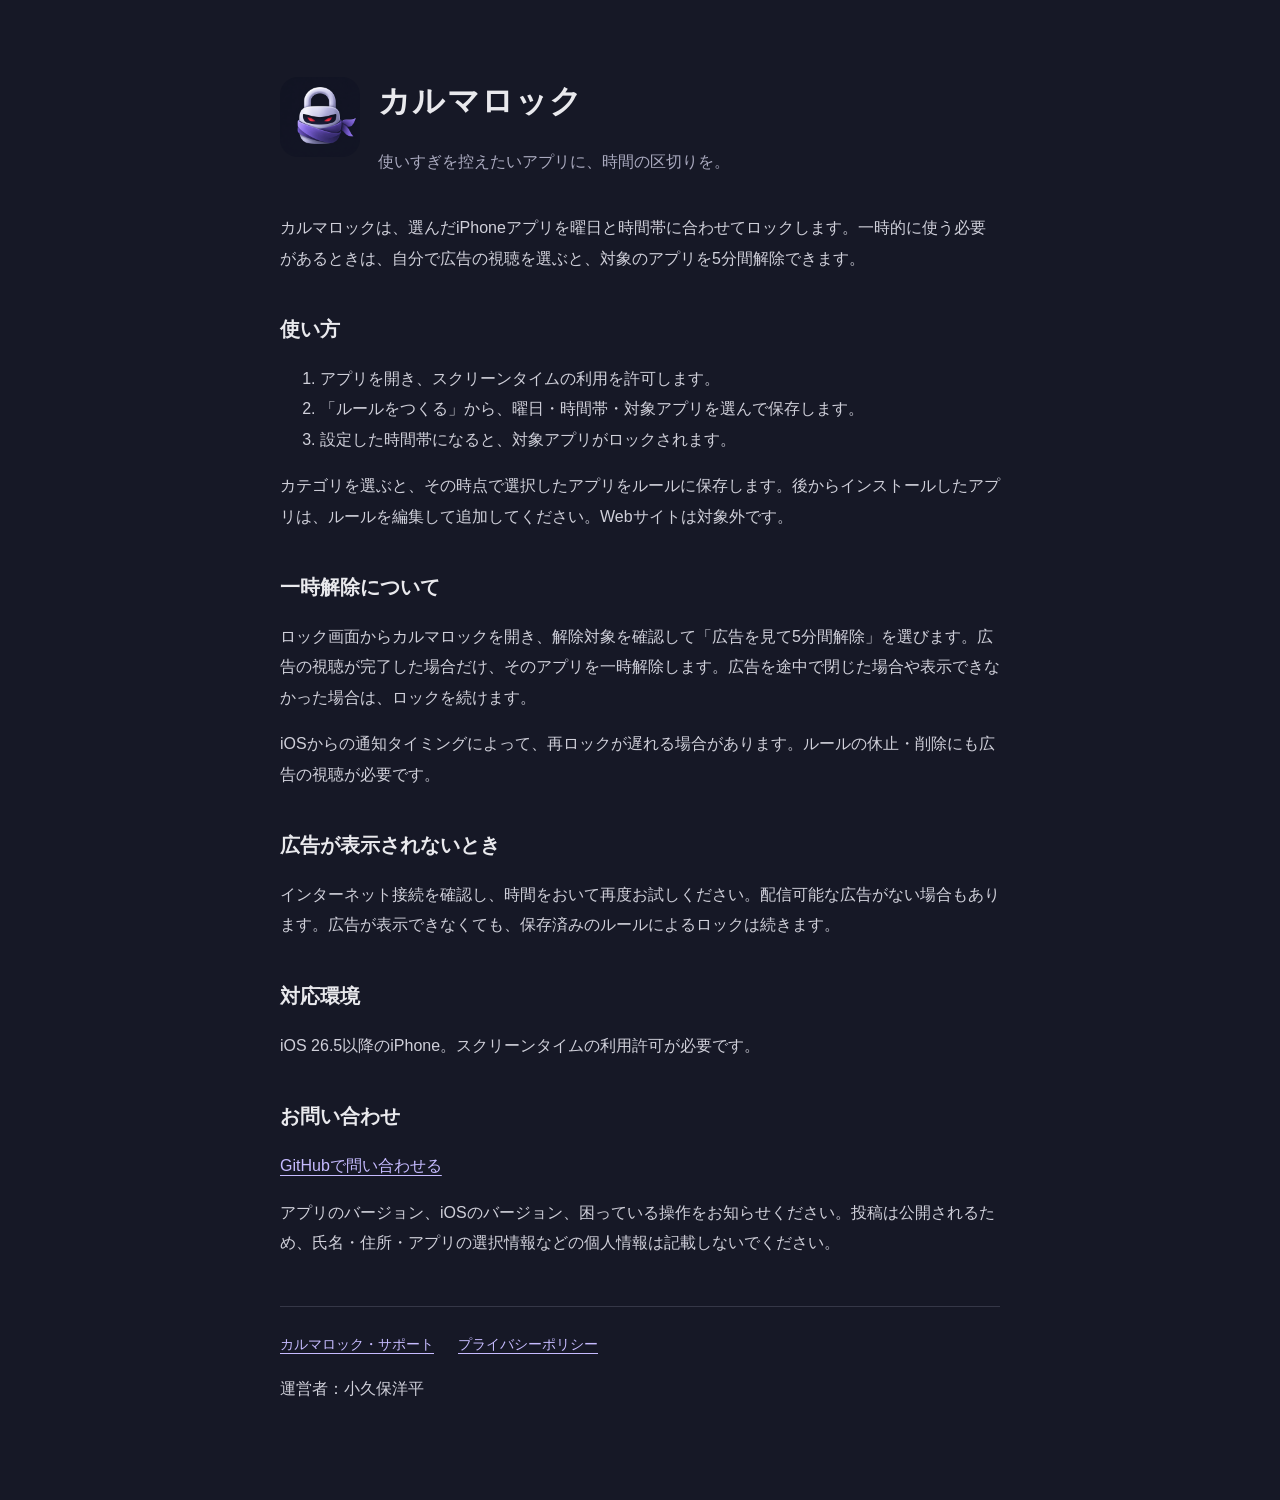
==== docs/site/index.html @ 1cc0a840 "Prepare Karma Lock ads and App Store release assets" ====
<!doctype html>
<html lang="ja"><head><meta charset="utf-8"><meta name="viewport" content="width=device-width,initial-scale=1"><title>カルマロック | サポート</title><meta name="theme-color" content="#161826"><link rel="stylesheet" href="style.css"><link rel="icon" href="icon.png"></head><body><main><div class="brand"><img src="icon.png" alt="カルマロックのアイコン"><div><h1>カルマロック</h1><p class="intro">使いすぎを控えたいアプリに、時間の区切りを。</p></div></div>
<p>カルマロックは、選んだiPhoneアプリを曜日と時間帯に合わせてロックします。一時的に使う必要があるときは、自分で広告の視聴を選ぶと、対象のアプリを5分間解除できます。</p>
<h2>使い方</h2><ol><li>アプリを開き、スクリーンタイムの利用を許可します。</li><li>「ルールをつくる」から、曜日・時間帯・対象アプリを選んで保存します。</li><li>設定した時間帯になると、対象アプリがロックされます。</li></ol>
<p>カテゴリを選ぶと、その時点で選択したアプリをルールに保存します。後からインストールしたアプリは、ルールを編集して追加してください。Webサイトは対象外です。</p>
<h2>一時解除について</h2><p>ロック画面からカルマロックを開き、解除対象を確認して「広告を見て5分間解除」を選びます。広告の視聴が完了した場合だけ、そのアプリを一時解除します。広告を途中で閉じた場合や表示できなかった場合は、ロックを続けます。</p><p>iOSからの通知タイミングによって、再ロックが遅れる場合があります。ルールの休止・削除にも広告の視聴が必要です。</p>
<h2>広告が表示されないとき</h2><p>インターネット接続を確認し、時間をおいて再度お試しください。配信可能な広告がない場合もあります。広告が表示できなくても、保存済みのルールによるロックは続きます。</p>
<h2>対応環境</h2><p>iOS 26.5以降のiPhone。スクリーンタイムの利用許可が必要です。</p>
<h2>お問い合わせ</h2><p><a href="https://github.com/yheihei/ShinobiLock/issues/new">GitHubで問い合わせる</a></p><p>アプリのバージョン、iOSのバージョン、困っている操作をお知らせください。投稿は公開されるため、氏名・住所・アプリの選択情報などの個人情報は記載しないでください。</p><footer><nav><a href="index.html">カルマロック・サポート</a><a href="privacy.html">プライバシーポリシー</a></nav><p>運営者：小久保洋平</p></footer></main></body></html>
---- docs/site/style.css ----
body{margin:0;background:#161826;color:#e9e9ed;font-family:-apple-system,BlinkMacSystemFont,"Hiragino Sans",sans-serif;line-height:1.9}main{max-width:720px;margin:0 auto;padding:56px 24px 80px}a{color:#c6bbff;text-underline-offset:4px}h1{font-size:32px;line-height:1.5;letter-spacing:.04em}h2{font-size:20px;margin:36px 0 12px}p,li{font-size:16px;color:#d0d0da}ul{padding-left:1.4em}.intro{color:#aaaabf}.brand{display:flex;align-items:center;gap:18px;margin-bottom:36px}.brand img{width:80px;height:80px;border-radius:18px}.brand p{margin:0}footer{margin-top:48px;border-top:1px solid #353747;padding-top:24px;font-size:14px;color:#aaaabf}nav{display:flex;gap:24px;flex-wrap:wrap}small{color:#aaaabf}
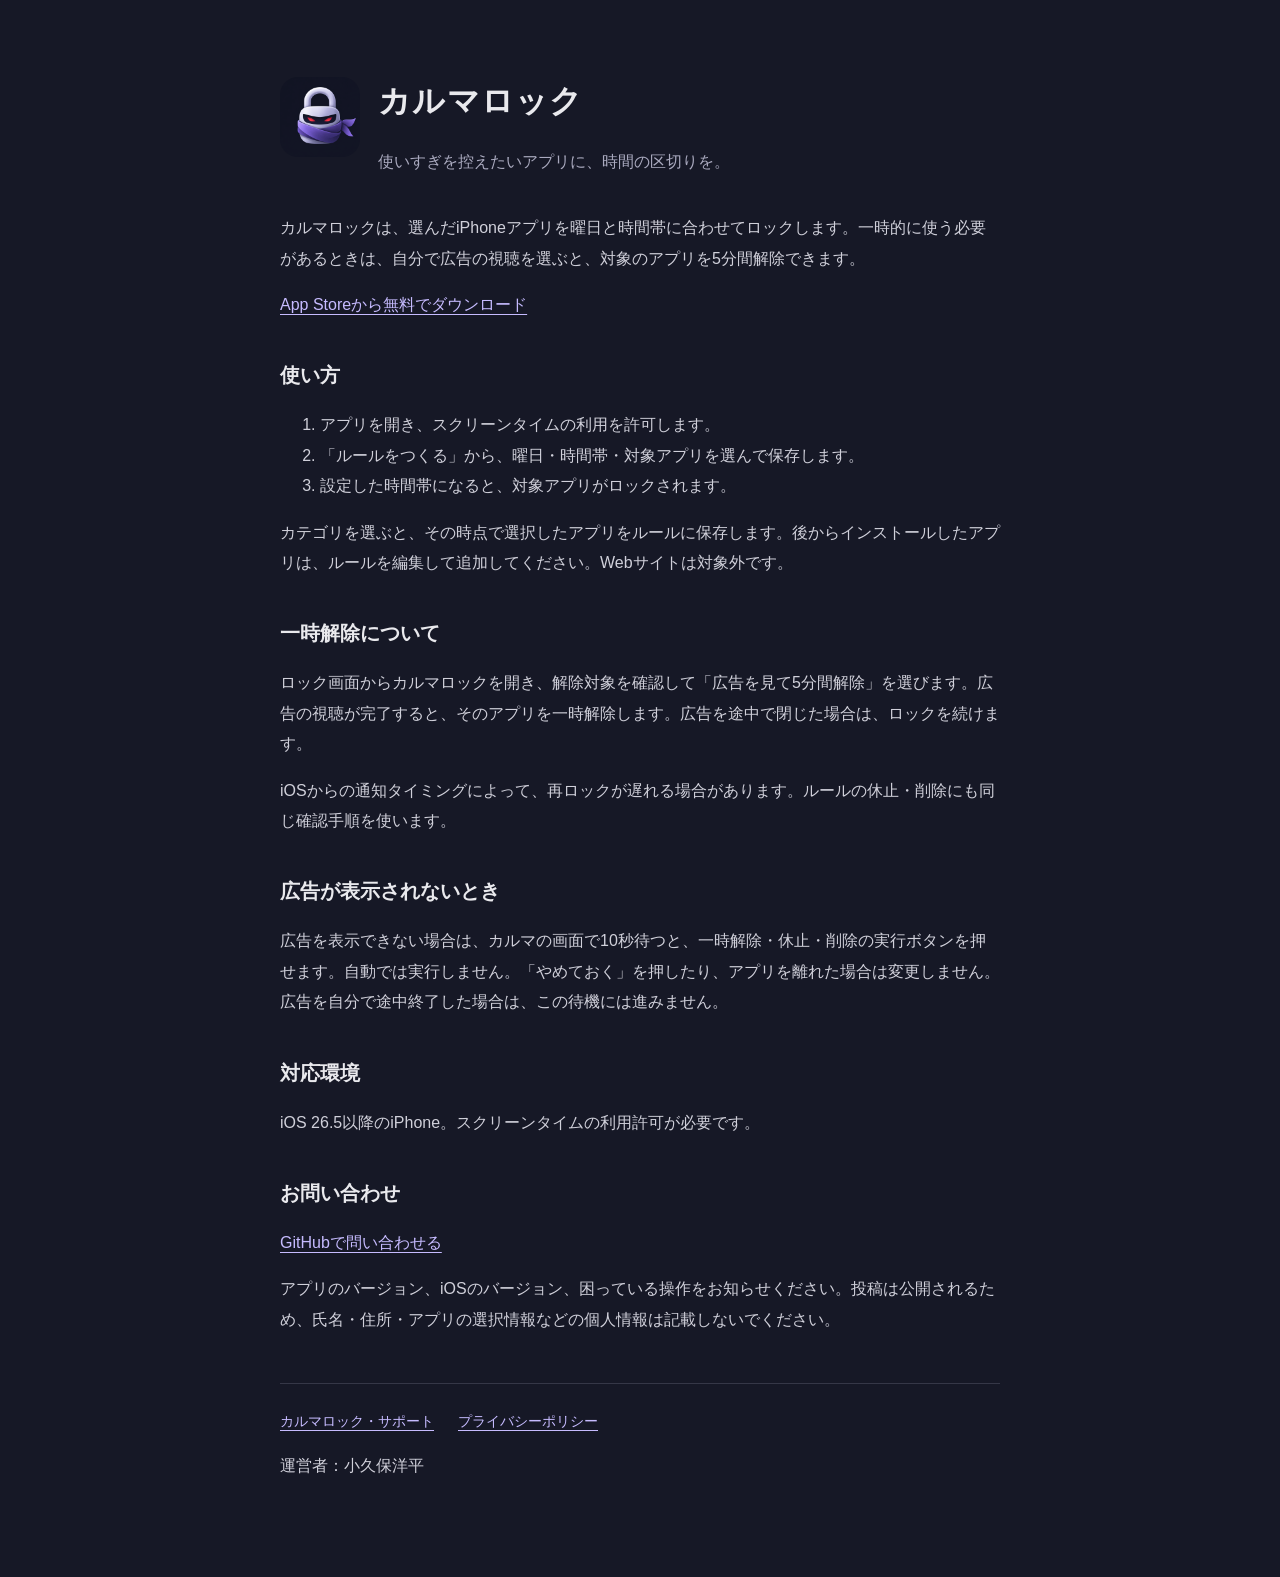
==== commit 9d7e171b: "Add fallback wait flow when rewarded ads are unavailable" ====
--- a/docs/site/index.html
+++ b/docs/site/index.html
@@ -1,9 +1,10 @@
 <!doctype html>
 <html lang="ja"><head><meta charset="utf-8"><meta name="viewport" content="width=device-width,initial-scale=1"><title>カルマロック | サポート</title><meta name="theme-color" content="#161826"><link rel="stylesheet" href="style.css"><link rel="icon" href="icon.png"></head><body><main><div class="brand"><img src="icon.png" alt="カルマロックのアイコン"><div><h1>カルマロック</h1><p class="intro">使いすぎを控えたいアプリに、時間の区切りを。</p></div></div>
 <p>カルマロックは、選んだiPhoneアプリを曜日と時間帯に合わせてロックします。一時的に使う必要があるときは、自分で広告の視聴を選ぶと、対象のアプリを5分間解除できます。</p>
+<p><a href="https://apps.apple.com/jp/app/id6811883726">App Storeから無料でダウンロード</a></p>
 <h2>使い方</h2><ol><li>アプリを開き、スクリーンタイムの利用を許可します。</li><li>「ルールをつくる」から、曜日・時間帯・対象アプリを選んで保存します。</li><li>設定した時間帯になると、対象アプリがロックされます。</li></ol>
 <p>カテゴリを選ぶと、その時点で選択したアプリをルールに保存します。後からインストールしたアプリは、ルールを編集して追加してください。Webサイトは対象外です。</p>
-<h2>一時解除について</h2><p>ロック画面からカルマロックを開き、解除対象を確認して「広告を見て5分間解除」を選びます。広告の視聴が完了した場合だけ、そのアプリを一時解除します。広告を途中で閉じた場合や表示できなかった場合は、ロックを続けます。</p><p>iOSからの通知タイミングによって、再ロックが遅れる場合があります。ルールの休止・削除にも広告の視聴が必要です。</p>
-<h2>広告が表示されないとき</h2><p>インターネット接続を確認し、時間をおいて再度お試しください。配信可能な広告がない場合もあります。広告が表示できなくても、保存済みのルールによるロックは続きます。</p>
+<h2>一時解除について</h2><p>ロック画面からカルマロックを開き、解除対象を確認して「広告を見て5分間解除」を選びます。広告の視聴が完了すると、そのアプリを一時解除します。広告を途中で閉じた場合は、ロックを続けます。</p><p>iOSからの通知タイミングによって、再ロックが遅れる場合があります。ルールの休止・削除にも同じ確認手順を使います。</p>
+<h2>広告が表示されないとき</h2><p>広告を表示できない場合は、カルマの画面で10秒待つと、一時解除・休止・削除の実行ボタンを押せます。自動では実行しません。「やめておく」を押したり、アプリを離れた場合は変更しません。広告を自分で途中終了した場合は、この待機には進みません。</p>
 <h2>対応環境</h2><p>iOS 26.5以降のiPhone。スクリーンタイムの利用許可が必要です。</p>
 <h2>お問い合わせ</h2><p><a href="https://github.com/yheihei/ShinobiLock/issues/new">GitHubで問い合わせる</a></p><p>アプリのバージョン、iOSのバージョン、困っている操作をお知らせください。投稿は公開されるため、氏名・住所・アプリの選択情報などの個人情報は記載しないでください。</p><footer><nav><a href="index.html">カルマロック・サポート</a><a href="privacy.html">プライバシーポリシー</a></nav><p>運営者：小久保洋平</p></footer></main></body></html>
